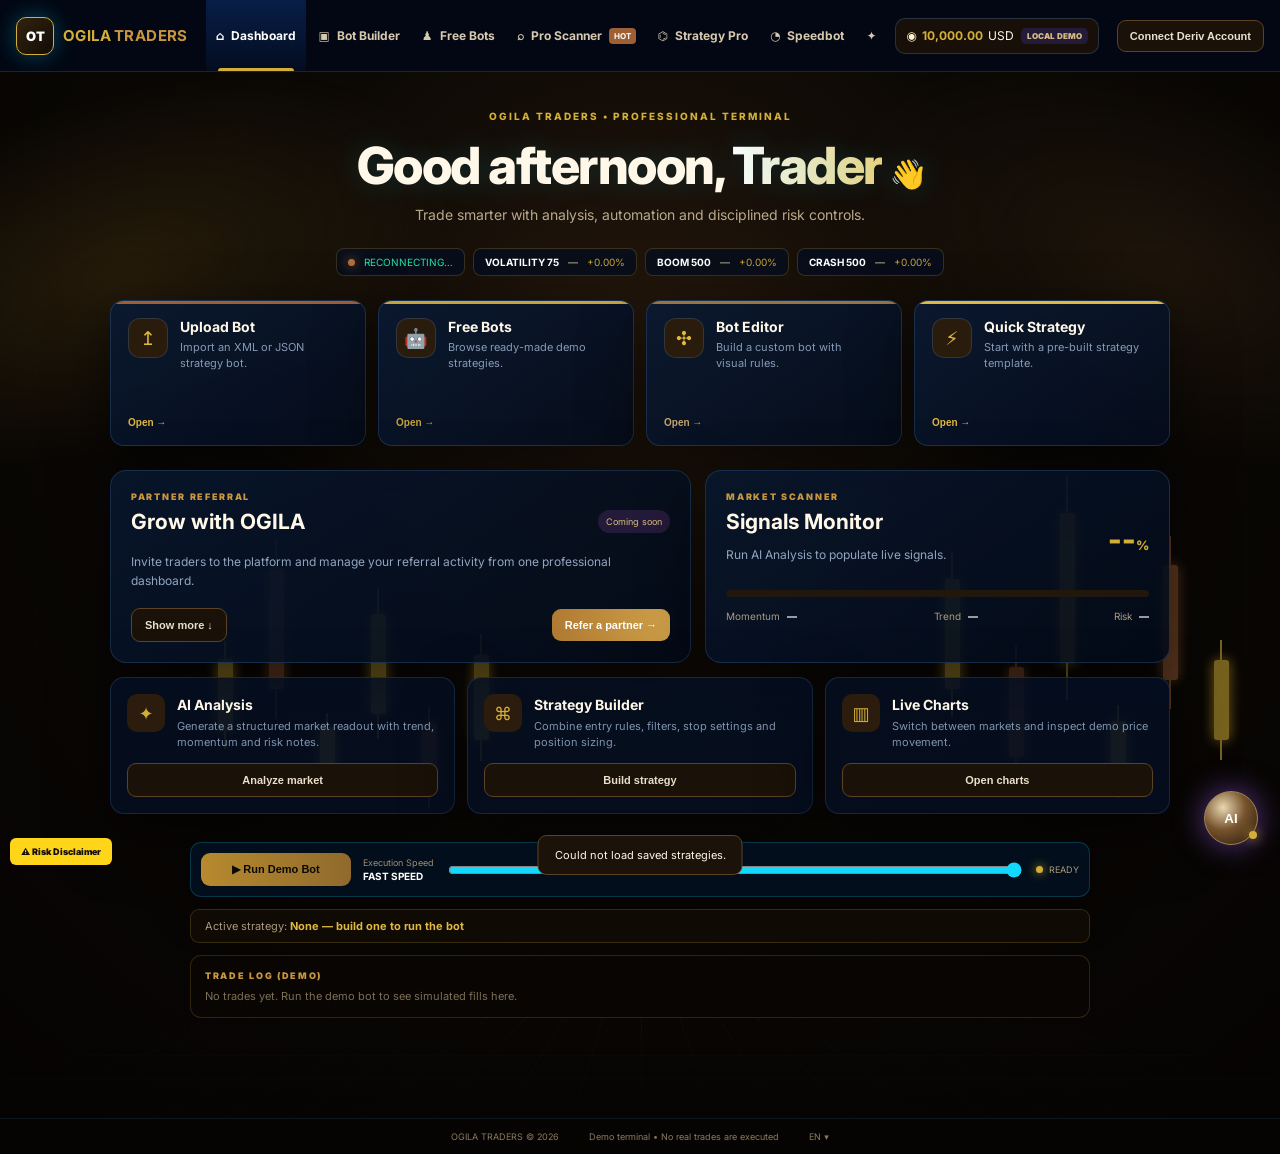
==== public/index.html @ 69fa6ba9 "Rename index.html to public/index.html" ====
<!doctype html>
<html lang="en">
<head>
  <meta charset="utf-8" />
  <meta name="viewport" content="width=device-width, initial-scale=1" />
  <meta name="theme-color" content="#050914" />
  <title>OGILA TRADERS — Professional Trading Dashboard</title>
  <link rel="preconnect" href="https://fonts.googleapis.com">
  <link rel="preconnect" href="https://fonts.gstatic.com" crossorigin>
  <link href="https://fonts.googleapis.com/css2?family=Inter:wght@400;500;600;700;800&display=swap" rel="stylesheet">
  <link rel="stylesheet" href="/style.css" />
</head>
<body>
  <div class="app-shell">
    <header class="topbar">
      <a class="brand" href="#dashboard" aria-label="OGILA TRADERS home">
        <span class="brand-mark"><span>OT</span></span>
        <span class="brand-name"><b>OGILA</b><strong>TRADERS</strong></span>
      </a>
      <nav class="main-nav" aria-label="Primary navigation">
        <a class="active" href="#dashboard">⌂ <span>Dashboard</span></a>
        <a href="#bots">▣ <span>Bot Builder</span></a>
        <a href="#bots">♟ <span>Free Bots</span></a>
        <a href="#scanner">⌕ <span>Pro Scanner</span><em>HOT</em></a>
        <a href="#strategy">⌬ <span>Strategy Pro</span></a>
        <a href="#speed">◔ <span>Speedbot</span></a>
        <a href="#ai">✦ <span>AI Analysis</span></a>
        <a href="#autotrader">▤ <span>Auto Trader</span></a>
        <a href="#analysis">⌕ <span>Analysis Tool</span></a>
        <a href="#manual">▣ <span>Manual Trader</span></a>
        <a href="#charts">⌁ <span>Charts</span></a>
      </nav>
      <div class="account-pill" id="accountPill"><span class="coin">◉</span><b id="balance">10,000.00</b><span id="balanceCurrency">USD</span><span id="accountBadge" class="acct-badge local">LOCAL DEMO</span></div>
      <button class="deriv-connect-btn" id="derivConnectBtn" onclick="connectDerivAccount()">Connect Deriv Account</button>
    </header>

    <main id="dashboard" class="dashboard">
      <div class="ambient ambient-a"></div><div class="ambient ambient-b"></div>
      <div class="grid-floor"></div>
      <div class="market-stream" aria-hidden="true">
        <span class="candle c1 up"></span><span class="candle c2 down"></span><span class="candle c3 up"></span><span class="candle c4 up"></span><span class="candle c5 down"></span><span class="candle c6 up"></span><span class="candle c7 up"></span><span class="candle c8 down"></span><span class="candle c9 up"></span><span class="candle c10 up"></span><span class="candle c11 down"></span><span class="candle c12 up"></span>
      </div>

      <section class="welcome">
        <div class="eyebrow">OGILA TRADERS • PROFESSIONAL TERMINAL</div>
        <h1>Good afternoon, <span>Trader</span> <small>👋</small></h1>
        <p>Trade smarter with analysis, automation and disciplined risk controls.</p>
      </section>

      <section class="ticker-row" aria-label="Market ticker">
        <div class="ticker live"><span class="pulse" id="feedPulse"></span> <span id="feedStatus">CONNECTING…</span></div>
        <div class="ticker" data-symbol="R_75"><b>VOLATILITY 75</b><span id="price-R_75">—</span><i id="change-R_75">+0.00%</i></div>
        <div class="ticker" data-symbol="BOOM500"><b>BOOM 500</b><span id="price-BOOM500">—</span><i id="change-BOOM500">+0.00%</i></div>
        <div class="ticker" data-symbol="CRASH500"><b>CRASH 500</b><span id="price-CRASH500">—</span><i id="change-CRASH500">+0.00%</i></div>
      </section>

      <section class="quick-actions" id="bots">
        <article class="action-card red">
          <div class="action-icon">↥</div><div><h3>Upload Bot</h3><p>Import an XML or JSON strategy bot.</p></div><button onclick="toast('Bot upload is available in the next build.')">Open →</button>
        </article>
        <article class="action-card green">
          <div class="action-icon">🤖</div><div><h3>Free Bots</h3><p>Browse ready-made demo strategies.</p></div><button onclick="scrollToId('strategy')">Open →</button>
        </article>
        <article class="action-card purple">
          <div class="action-icon">✣</div><div><h3>Bot Editor</h3><p>Build a custom bot with visual rules.</p></div><button onclick="scrollToId('strategy')">Open →</button>
        </article>
        <article class="action-card gold">
          <div class="action-icon">⚡</div><div><h3>Quick Strategy</h3><p>Start with a pre-built strategy template.</p></div><button onclick="scrollToId('strategy')">Open →</button>
        </article>
      </section>

      <section class="feature-grid">
        <article class="feature-panel referral">
          <div class="panel-label">PARTNER REFERRAL</div>
          <div class="panel-head"><h2>Grow with OGILA</h2><span class="badge">Coming soon</span></div>
          <p>Invite traders to the platform and manage your referral activity from one professional dashboard.</p>
          <div class="panel-actions"><button class="ghost" onclick="toast('Referral center will be connected later.')">Show more ↓</button><button class="primary" onclick="toast('Referral tools are being prepared.')">Refer a partner →</button></div>
        </article>

        <article class="feature-panel scanner" id="scanner">
          <div class="panel-label">MARKET SCANNER</div>
          <div class="scan-row"><div><h2>Signals Monitor</h2><p id="scanSubtitle">Run AI Analysis to populate live signals.</p></div><div class="scan-score" id="scanScore">--<span>%</span></div></div>
          <div class="meter"><span id="scanMeter" style="width:0%"></span></div>
          <div class="mini-stats"><span>Momentum <b id="scanMomentum">—</b></span><span>Trend <b id="scanTrend">—</b></span><span>Risk <b id="scanRisk">—</b></span></div>
        </article>
      </section>

      <section class="tools-grid">
        <article class="tool-card" id="analysis"><span class="tool-symbol">✦</span><div><h3>AI Analysis</h3><p id="aiSummary">Generate a structured market readout with trend, momentum and risk notes.</p></div><button onclick="runAnalysis()" id="analyzeBtn">Analyze market</button></article>
        <article class="tool-card" id="strategy"><span class="tool-symbol">⌘</span><div><h3>Strategy Builder</h3><p>Combine entry rules, filters, stop settings and position sizing.</p></div><button onclick="openStrategyModal()">Build strategy</button></article>
        <article class="tool-card" id="charts"><span class="tool-symbol">▥</span><div><h3>Live Charts</h3><p>Switch between markets and inspect demo price movement.</p></div><button onclick="toast('Live Deriv chart connection comes next.')">Open charts</button></article>
      </section>

      <section class="speedbar" id="speed">
        <button class="run-btn" onclick="toggleBot()"><span id="runIcon">▶</span> <span id="runText">Run Demo Bot</span></button>
        <div class="speed-copy"><span>Execution Speed</span><b id="speedValue">FAST SPEED</b></div>
        <input id="speedRange" type="range" min="1" max="3" value="3" aria-label="Execution speed" />
        <div class="bot-status"><span class="status-dot"></span><span id="botStatus">READY</span></div>
      </section>

      <section class="active-strategy" id="activeStrategyBar">
        <span>Active strategy:</span> <b id="activeStrategyLabel">None — build one to run the bot</b>
      </section>

      <section class="deriv-panel" id="derivPanel" hidden>
        <div class="panel-label">DERIV ACCOUNT</div>
        <div class="deriv-row">
          <select id="derivAccountSelect" onchange="selectDerivAccount(this.value)"></select>
          <button class="ghost" onclick="disconnectDeriv()">Disconnect</button>
        </div>
        <div id="derivRealWarning" class="real-warning" hidden>
          ⚠ This is a REAL-MONEY account. Trades placed while it's active use real funds. Switch to a virtual/demo account above unless you intend to trade real money.
        </div>
      </section>

      <section class="trade-log">
        <div class="panel-label">TRADE LOG (DEMO)</div>
        <div id="tradeLog" class="trade-log-body"><span class="empty">No trades yet. Run the demo bot to see simulated fills here.</span></div>
      </section>
    </main>

    <div class="modal-overlay" id="strategyModal">
      <div class="modal">
        <div class="modal-head"><h2>Strategy Builder</h2><button class="modal-close" onclick="closeStrategyModal()">✕</button></div>
        <form id="strategyForm" class="modal-body">
          <label>Market
            <select id="stSymbol">
              <option value="R_75">Volatility 75</option>
              <option value="BOOM500">Boom 500</option>
              <option value="CRASH500">Crash 500</option>
            </select>
          </label>
          <label>Direction
            <select id="stDirection">
              <option value="RISE">Rise (price moves up)</option>
              <option value="FALL">Fall (price moves down)</option>
            </select>
          </label>
          <label>Execution
            <select id="stExecution" onchange="onExecutionChange()">
              <option value="simulated">Simulated (local demo balance)</option>
              <option value="deriv">Real Deriv account (connect required)</option>
            </select>
          </label>
          <label>Stake per trade
            <input id="stStake" type="number" min="1" max="1000" step="1" value="10" required />
          </label>
          <label id="stConfirmRealWrap" hidden class="confirm-real">
            <input type="checkbox" id="stConfirmReal" />
            I understand this strategy will place real trades on my connected Deriv account using real funds if a real-money account is active.
          </label>
          <label>Take profit — stop session at (%)
            <input id="stTakeProfit" type="number" min="0" max="100" step="1" value="20" />
          </label>
          <label>Stop loss — stop session at (%)
            <input id="stStopLoss" type="number" min="0" max="100" step="1" value="15" />
          </label>
          <button type="submit" class="primary">Save strategy</button>
        </form>
        <div class="panel-label" style="margin-top:14px">SAVED STRATEGIES</div>
        <div id="strategyList" class="strategy-list"><span class="empty">No strategies saved yet.</span></div>
      </div>
    </div>

    <div class="risk-chip" onclick="toast('Risk controls: demo only. Never trade funds you cannot afford to lose.')">⚠ Risk Disclaimer</div>
    <button class="ai-orb" id="ai" onclick="runAnalysis()"><span>AI</span><i></i></button>
    <div class="toast" id="toast"></div>

    <footer class="footer"><span>OGILA TRADERS © 2026</span><span>Demo terminal • No real trades are executed</span><span>EN ▾</span></footer>
  </div>
  <script src="/script.js"></script>
</body>
</html>
---- style.css ----
:root{
  --bg:#090704;--panel:rgba(24,16,9,.92);--panel2:rgba(35,23,12,.94);--line:rgba(212,175,55,.22);
  --text:#fff8e8;--muted:#b9a98c;--cyan:#d4af37;--blue:#b8892f;--purple:#9a7440;--pink:#c9963e;--gold:#e0b83f;
  --green:#c7a33a;--red:#9f5f35;--shadow:0 22px 60px rgba(0,0,0,.55)
}
*{box-sizing:border-box}html{scroll-behavior:smooth}body{margin:0;background:#080604;color:var(--text);font-family:Inter,system-ui,sans-serif;overflow-x:hidden}.app-shell{min-height:100vh;position:relative;background:radial-gradient(circle at 50% 30%,#24170b 0,#0b0805 38%,#050302 100%)}
.topbar{height:72px;display:flex;align-items:center;gap:18px;padding:0 16px;border-bottom:1px solid rgba(90,170,255,.18);background:rgba(3,8,20,.96);backdrop-filter:blur(14px);position:sticky;top:0;z-index:20}.brand{display:flex;align-items:center;gap:9px;color:#fff;text-decoration:none;min-width:165px}.brand-mark{width:38px;height:38px;border-radius:10px;display:grid;place-items:center;background:linear-gradient(135deg,#33220e,#120c06);border:1px solid #d4af37;box-shadow:0 0 22px rgba(22,216,255,.3);font-weight:900;color:#fff}.brand-mark span{font-size:13px}.brand-name{font-size:15px;letter-spacing:.4px}.brand-name b{color:#d4af37}.brand-name strong{color:#c9963e;margin-left:3px}.main-nav{display:flex;align-items:stretch;height:100%;gap:2px;overflow:auto;scrollbar-width:none;flex:1}.main-nav::-webkit-scrollbar{display:none}.main-nav a{position:relative;display:flex;align-items:center;gap:7px;color:#d8c9ae;text-decoration:none;font-size:12px;font-weight:700;padding:0 10px;white-space:nowrap}.main-nav a:hover,.main-nav a.active{color:#fff;background:linear-gradient(180deg,rgba(29,112,255,.22),rgba(29,112,255,.05))}.main-nav a.active:after{content:"";position:absolute;bottom:0;left:12px;right:12px;height:3px;background:#d4af37;border-radius:3px 3px 0 0}.main-nav em{font-style:normal;font-size:8px;padding:3px 5px;border-radius:4px;background:#9f5f35;color:#fff}.account-pill{display:flex;align-items:center;gap:5px;border:1px solid rgba(99,174,255,.22);background:#170f08;border-radius:10px;padding:9px 10px;white-space:nowrap;font-size:12px}.account-pill b{color:#d4af37}.coin{color:#fff1cf}.account-pill button{border:0;background:none;color:#dfcfb2;font-size:18px}
.dashboard{position:relative;min-height:calc(100vh - 72px);padding:38px 4vw 100px;overflow:hidden}.ambient{position:absolute;filter:blur(8px);opacity:.65;pointer-events:none}.ambient-a{width:55vw;height:28vw;left:-18vw;top:20px;background:radial-gradient(ellipse,#8b651f55 0,transparent 70%);transform:rotate(-17deg)}.ambient-b{width:55vw;height:30vw;right:-18vw;top:0;background:radial-gradient(ellipse,#6d4a2450 0,transparent 68%);transform:rotate(20deg)}.grid-floor{position:absolute;left:-10%;right:-10%;bottom:0;height:42%;opacity:.25;background:linear-gradient(rgba(16,167,255,.35) 1px,transparent 1px),linear-gradient(90deg,rgba(16,167,255,.25) 1px,transparent 1px);background-size:70px 42px;transform:perspective(420px) rotateX(62deg);transform-origin:bottom}.grid-floor:after{content:"";position:absolute;inset:0;background:linear-gradient(180deg,transparent,rgba(0,0,0,.95))}.market-stream{position:absolute;inset:120px 0 70px;opacity:.55;pointer-events:none}.candle{position:absolute;width:15px;border-radius:3px;box-shadow:0 0 14px currentColor}.candle:before{content:"";position:absolute;width:2px;height:150%;left:6px;top:-25%;background:currentColor}.candle.up{color:#d4af37;background:#d4af37}.candle.down{color:#9f5f35;background:#9f5f35}.c1{right:4%;bottom:36%;height:80px}.c2{right:8%;bottom:43%;height:115px}.c3{right:12%;bottom:31%;height:62px}.c4{right:16%;bottom:45%;height:150px}.c5{right:20%;bottom:34%;height:90px}.c6{right:25%;bottom:42%;height:110px}.c7{left:17%;bottom:37%;height:72px}.c8{left:21%;bottom:42%;height:120px}.c9{left:25%;bottom:31%;height:56px}.c10{left:29%;bottom:39%;height:100px}.c11{left:33%;bottom:30%;height:68px}.c12{left:37%;bottom:36%;height:85px}
.welcome{text-align:center;position:relative;z-index:2;max-width:850px;margin:0 auto 25px}.eyebrow{font-size:10px;letter-spacing:2px;color:#d4af37;font-weight:800;margin-bottom:12px}.welcome h1{font-size:clamp(30px,4vw,54px);margin:0;font-weight:800;letter-spacing:-1.5px;text-shadow:0 0 30px rgba(22,216,255,.18)}.welcome h1 span{background:linear-gradient(90deg,#fff,#f1d27a);-webkit-background-clip:text;background-clip:text;color:transparent}.welcome h1 small{font-size:.55em}.welcome p{color:#b9a98c;margin:10px 0 0;font-size:14px}.ticker-row{position:relative;z-index:3;display:flex;gap:8px;justify-content:center;flex-wrap:wrap;margin:0 auto 24px}.ticker{display:flex;align-items:center;gap:9px;border:1px solid var(--line);background:rgba(5,14,30,.8);padding:7px 11px;border-radius:8px;font-size:10px;color:#d8c9ae}.ticker b{color:#fff}.ticker i{color:#c7a33a;font-style:normal}.ticker em{color:#b56e3d;font-style:normal}.ticker.live{color:#1ee5a6}.pulse{width:7px;height:7px;background:#d4af37;border-radius:50%;box-shadow:0 0 12px #d4af37}
.quick-actions{position:relative;z-index:4;display:grid;grid-template-columns:repeat(4,minmax(0,1fr));gap:12px;max-width:1060px;margin:0 auto 24px}.action-card{min-height:146px;padding:17px;border-radius:14px;background:linear-gradient(145deg,rgba(10,25,49,.94),rgba(5,13,29,.9));border:1px solid rgba(91,169,255,.2);box-shadow:var(--shadow);display:grid;grid-template-columns:auto 1fr auto;grid-template-rows:auto 1fr auto;column-gap:12px;overflow:hidden;position:relative}.action-card:before{content:"";position:absolute;left:0;right:0;top:0;height:3px;background:var(--cyan)}.action-card.red:before{background:#9f5f35}.action-card.green:before{background:#c7a33a}.action-card.purple:before{background:#9a7440}.action-card.gold:before{background:#e0b83f}.action-icon{grid-row:1/3;width:40px;height:40px;border-radius:12px;display:grid;place-items:center;background:#2a1c0d;color:#e0b83f;font-size:19px;border:1px solid rgba(99,174,255,.18)}.action-card h3{margin:0 0 5px;font-size:14px}.action-card p{margin:0;color:#879ab5;font-size:11px;line-height:1.45}.action-card button{grid-column:1/4;justify-self:start;border:0;background:none;color:#e0b83f;font-weight:800;font-size:10px;padding:9px 0 0;cursor:pointer}.green button{color:#c7a33a}.purple button{color:#c4a36a}.gold button{color:#e0b83f}
.feature-grid{position:relative;z-index:4;display:grid;grid-template-columns:1.25fr 1fr;gap:14px;max-width:1060px;margin:0 auto 14px}.feature-panel{border:1px solid rgba(90,169,255,.19);background:linear-gradient(145deg,rgba(8,22,44,.92),rgba(4,11,25,.9));border-radius:16px;padding:20px;box-shadow:var(--shadow)}.panel-label{font-size:9px;letter-spacing:1.7px;color:#c9963e;font-weight:900}.panel-head,.scan-row{display:flex;justify-content:space-between;align-items:center;gap:15px}.feature-panel h2{font-size:21px;margin:7px 0}.feature-panel p{color:#91a5bf;font-size:12px;line-height:1.55}.badge{font-size:9px;border-radius:20px;padding:6px 8px;background:#241a39;color:#d8bd82}.panel-actions{display:flex;justify-content:space-between;align-items:center;margin-top:18px}.ghost,.primary,.tool-card button,.run-btn{border-radius:9px;padding:10px 13px;font-weight:800;font-size:11px;cursor:pointer}.ghost{background:#1a1108;color:#eadfca;border:1px solid #5b4324}.primary{border:0;background:linear-gradient(90deg,#b07a32,#d0a14a);color:white}.scan-score{font-size:30px;font-weight:800;color:#d4af37}.scan-score span{font-size:13px}.meter{height:7px;background:#21170d;border-radius:20px;overflow:hidden;margin:13px 0}.meter span{display:block;height:100%;border-radius:20px;background:linear-gradient(90deg,#b8892f,#c7a33a)}.mini-stats{display:flex;justify-content:space-between;color:#a9997f;font-size:10px}.mini-stats b{color:#fff;margin-left:4px}
.tools-grid{position:relative;z-index:4;display:grid;grid-template-columns:repeat(3,1fr);gap:12px;max-width:1060px;margin:0 auto}.tool-card{border:1px solid rgba(90,169,255,.17);background:rgba(5,16,34,.87);border-radius:14px;padding:16px;display:grid;grid-template-columns:auto 1fr;gap:12px;box-shadow:var(--shadow)}.tool-symbol{width:38px;height:38px;border-radius:10px;display:grid;place-items:center;background:#2b1c0d;color:#d4af37;font-size:18px}.tool-card h3{margin:2px 0 6px;font-size:14px}.tool-card p{margin:0;color:#7f93ae;font-size:11px;line-height:1.45}.tool-card button{grid-column:1/-1;border:1px solid #5b4324;background:#1a1108;color:#eadfca}.tool-card button:hover{background:#34220e}
.speedbar{position:relative;z-index:8;max-width:900px;margin:28px auto 0;padding:10px;border:1px solid rgba(22,216,255,.2);background:rgba(3,15,29,.94);border-radius:11px;display:flex;align-items:center;gap:12px;box-shadow:0 15px 40px rgba(0,0,0,.45)}.run-btn{border:0;background:linear-gradient(90deg,#b78a2e,#8f6a2c);color:#0c0803;min-width:150px}.speed-copy{display:flex;flex-direction:column;font-size:9px;color:#9e8d70}.speed-copy b{color:#fff;font-size:10px;margin-top:2px}.speedbar input{flex:1;accent-color:#12d8ff}.bot-status{font-size:9px;color:#ad9b7d;display:flex;align-items:center;gap:6px}.status-dot{width:7px;height:7px;border-radius:50%;background:#d4af37;box-shadow:0 0 10px #d4af37}.risk-chip{position:fixed;left:10px;bottom:35px;z-index:30;background:#ffd51a;color:#16100a;border-radius:6px;padding:8px 11px;font-size:9px;font-weight:900;cursor:pointer}.ai-orb{position:fixed;right:22px;bottom:55px;width:54px;height:54px;border-radius:50%;z-index:30;border:1px solid #a88852;background:radial-gradient(circle at 35% 30%,#e8d7b0,#76532d 45%,#24160a);box-shadow:0 0 30px rgba(160,100,255,.55);color:#fff;font-weight:900;cursor:pointer}.ai-orb i{position:absolute;width:8px;height:8px;background:#d4af37;border-radius:50%;right:0;bottom:5px;box-shadow:0 0 12px #d4af37}.toast{position:fixed;left:50%;bottom:25px;transform:translate(-50%,20px);z-index:40;background:#1b1209;border:1px solid #5b4324;color:#fff8e8;padding:12px 16px;border-radius:9px;font-size:11px;opacity:0;pointer-events:none;transition:.25s}.toast.show{opacity:1;transform:translate(-50%,0)}.footer{position:relative;z-index:10;display:flex;justify-content:center;gap:30px;flex-wrap:wrap;padding:12px 20px;color:#8c7a5d;font-size:9px;background:#060403;border-top:1px solid rgba(99,174,255,.1)}
.active-strategy{position:relative;z-index:8;max-width:900px;margin:12px auto 0;padding:9px 14px;border:1px solid rgba(212,175,55,.2);background:rgba(20,13,6,.7);border-radius:9px;font-size:11px;color:#a9997f}.active-strategy b{color:#e0b83f}
.trade-log{position:relative;z-index:8;max-width:900px;margin:12px auto 0;padding:14px;border:1px solid rgba(212,175,55,.18);background:rgba(10,7,4,.85);border-radius:11px}.trade-log-body{margin-top:8px;max-height:160px;overflow-y:auto;display:flex;flex-direction:column-reverse;gap:6px}.trade-log-body .empty{color:#7d6f57;font-size:11px}.trade-row{display:flex;justify-content:space-between;gap:10px;font-size:11px;padding:6px 8px;border-radius:6px;background:rgba(255,255,255,.03)}.trade-row.win{color:#c7a33a}.trade-row.loss{color:#b56e3d}.trade-row span:first-child{color:#cbb98f}
.modal-overlay{position:fixed;inset:0;background:rgba(3,2,1,.72);backdrop-filter:blur(4px);display:none;align-items:center;justify-content:center;z-index:60;padding:20px}.modal-overlay.show{display:flex}.modal{width:100%;max-width:420px;max-height:85vh;overflow-y:auto;background:#120c06;border:1px solid rgba(212,175,55,.3);border-radius:16px;padding:20px;box-shadow:var(--shadow)}.modal-head{display:flex;justify-content:space-between;align-items:center;margin-bottom:14px}.modal-head h2{font-size:17px;margin:0}.modal-close{border:0;background:#1a1108;color:#eadfca;width:28px;height:28px;border-radius:7px;cursor:pointer;font-size:13px}.modal-body{display:flex;flex-direction:column;gap:11px}.modal-body label{display:flex;flex-direction:column;gap:5px;font-size:11px;color:#b9a98c}.modal-body select,.modal-body input{background:#1a1108;border:1px solid #5b4324;color:#fff8e8;padding:9px 10px;border-radius:8px;font-size:12px;font-family:inherit}.modal-body button.primary{margin-top:4px;border-radius:9px;padding:11px;font-weight:800;font-size:12px}
.strategy-list{margin-top:8px;display:flex;flex-direction:column;gap:8px;max-height:180px;overflow-y:auto}.strategy-list .empty{color:#7d6f57;font-size:11px}.strategy-item{display:flex;justify-content:space-between;align-items:center;gap:8px;padding:9px 10px;border-radius:8px;background:rgba(255,255,255,.03);border:1px solid rgba(212,175,55,.12);font-size:11px}.strategy-item b{color:#e0b83f}.strategy-item .use-btn{border:1px solid #5b4324;background:#1a1108;color:#eadfca;border-radius:6px;padding:5px 8px;font-size:10px;cursor:pointer}.strategy-item .del-btn{border:0;background:none;color:#b56e3d;font-size:13px;cursor:pointer}
.deriv-connect-btn{border:1px solid #5b4324;background:#1a1108;color:#eadfca;border-radius:9px;padding:9px 12px;font-size:11px;font-weight:800;cursor:pointer;white-space:nowrap}.deriv-connect-btn.connected{border-color:#1ee5a6;color:#1ee5a6}
.acct-badge{font-size:8px;font-weight:900;padding:3px 6px;border-radius:5px;margin-left:2px}.acct-badge.local{background:#241a39;color:#d8bd82}.acct-badge.virtual{background:#123a2c;color:#3fe0a8}.acct-badge.real{background:#3a1212;color:#ff8a6b}
.deriv-panel{position:relative;z-index:8;max-width:900px;margin:12px auto 0;padding:12px 14px;border:1px solid rgba(212,175,55,.2);background:rgba(16,10,5,.8);border-radius:9px}.deriv-row{display:flex;gap:8px;align-items:center;margin-top:6px}.deriv-row select{flex:1;background:#1a1108;border:1px solid #5b4324;color:#fff8e8;padding:8px 9px;border-radius:8px;font-size:11px;font-family:inherit}.real-warning{margin-top:10px;padding:9px 11px;border-radius:8px;background:#2c1210;border:1px solid #7a2f22;color:#ff9a80;font-size:11px;line-height:1.5}
.confirm-real{flex-direction:row !important;align-items:flex-start !important;gap:8px !important;font-size:10.5px !important;line-height:1.5;color:#ff9a80 !important}.confirm-real input{width:auto !important;margin-top:2px}
@media(max-width:1100px){.main-nav a{padding:0 7px}.main-nav a span{display:none}.brand{min-width:130px}.quick-actions{grid-template-columns:repeat(2,1fr)}.feature-grid{grid-template-columns:1fr}.tools-grid{grid-template-columns:1fr 1fr}}
@media(max-width:700px){.topbar{height:auto;min-height:64px;flex-wrap:wrap;padding:8px}.brand{min-width:auto}.account-pill{margin-left:auto}.main-nav{order:3;width:100%;height:38px;overflow-x:auto}.main-nav a span{display:block}.dashboard{padding:28px 12px 90px}.welcome h1{font-size:30px}.quick-actions,.tools-grid{grid-template-columns:1fr}.speedbar{margin-top:18px;flex-wrap:wrap}.speedbar input{min-width:130px}.risk-chip{bottom:22px}.ai-orb{right:12px;bottom:50px}.footer{padding-bottom:70px}}
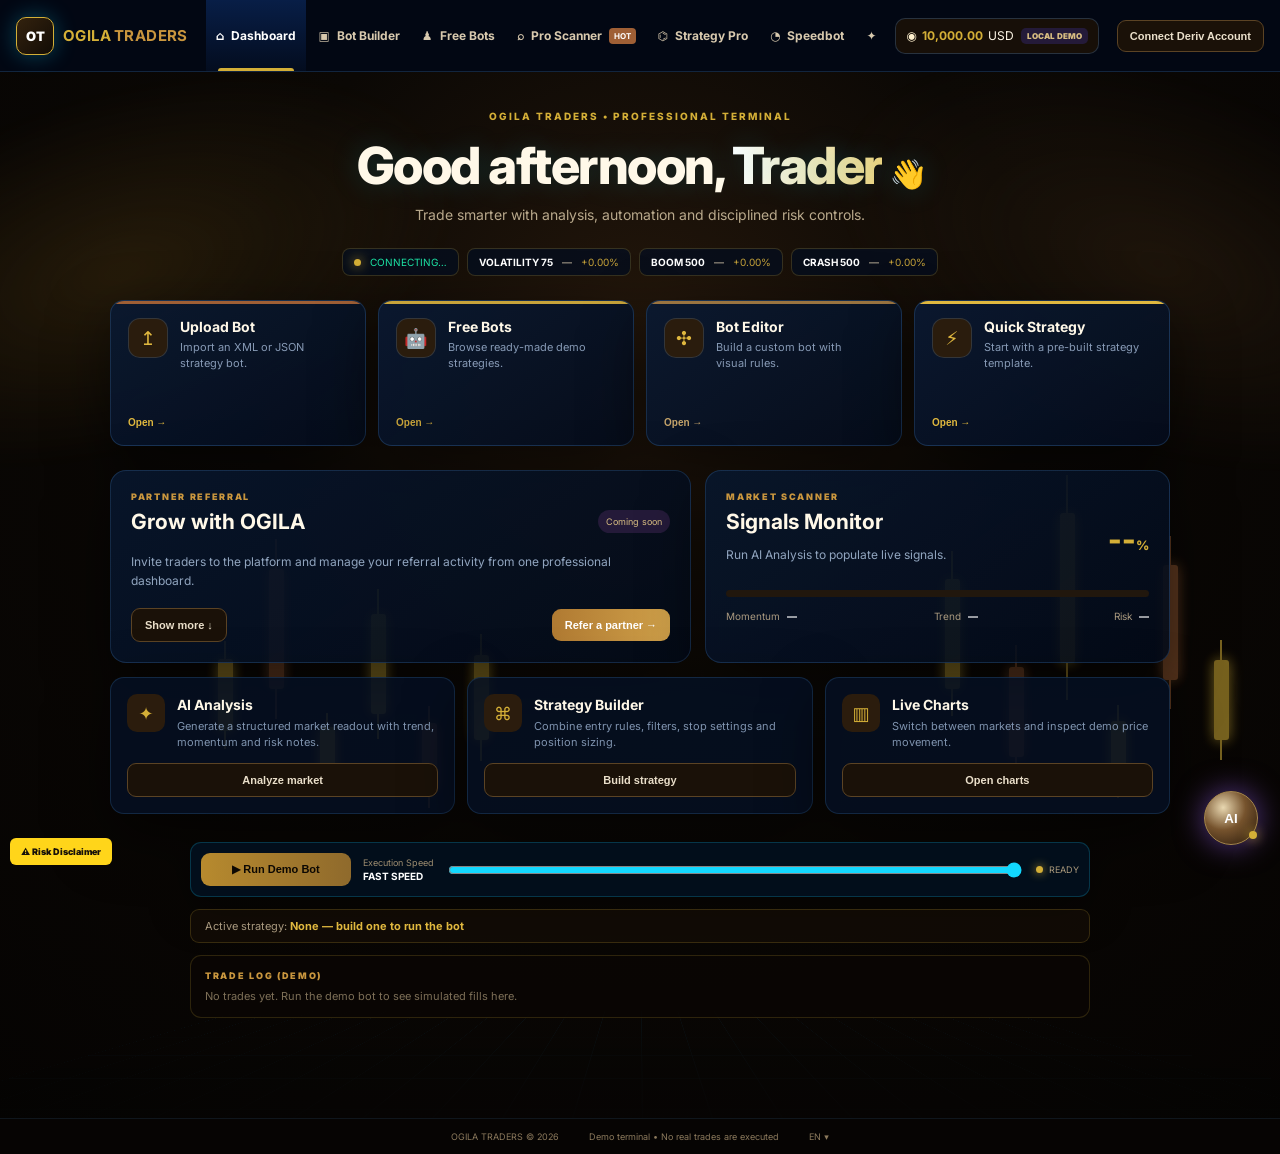
==== commit eeeeb182: "Update index.html" ====
--- a/public/index.html
+++ b/public/index.html
@@ -88,7 +88,7 @@
       <section class="tools-grid">
         <article class="tool-card" id="analysis"><span class="tool-symbol">✦</span><div><h3>AI Analysis</h3><p id="aiSummary">Generate a structured market readout with trend, momentum and risk notes.</p></div><button onclick="runAnalysis()" id="analyzeBtn">Analyze market</button></article>
         <article class="tool-card" id="strategy"><span class="tool-symbol">⌘</span><div><h3>Strategy Builder</h3><p>Combine entry rules, filters, stop settings and position sizing.</p></div><button onclick="openStrategyModal()">Build strategy</button></article>
-        <article class="tool-card" id="charts"><span class="tool-symbol">▥</span><div><h3>Live Charts</h3><p>Switch between markets and inspect demo price movement.</p></div><button onclick="toast('Live Deriv chart connection comes next.')">Open charts</button></article>
+        <article class="tool-card" id="charts"><span class="tool-symbol">▥</span><div><h3>Live Charts</h3><p>Switch between markets and inspect demo price movement.</p></div><button onclick="openLiveCharts()">Open charts</button></article>
       </section>
 
       <section class="speedbar" id="speed">
